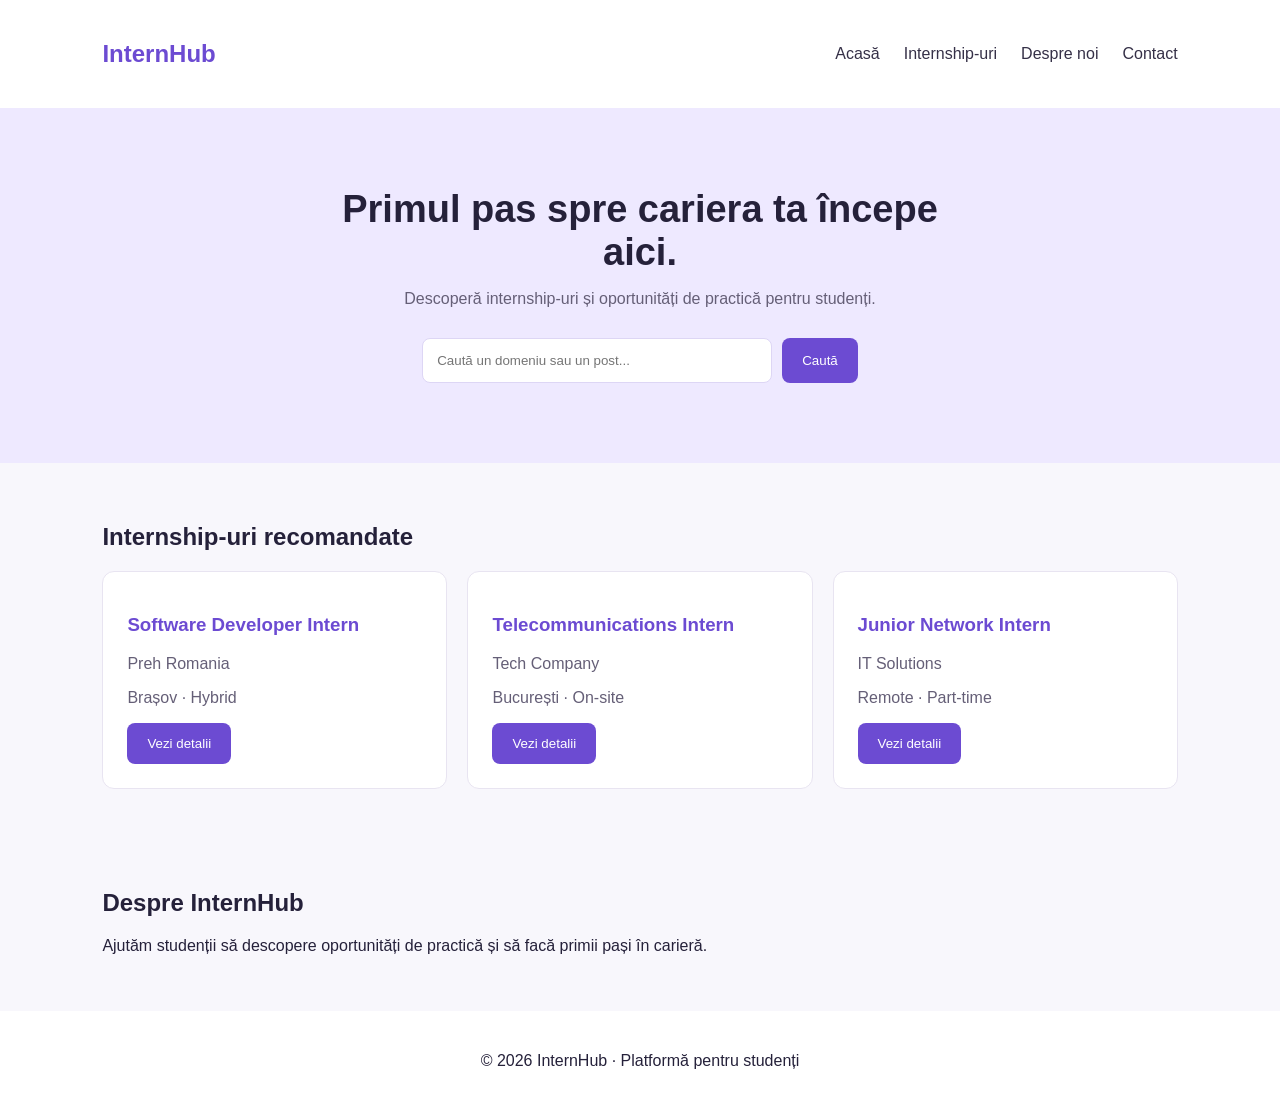
==== index.html @ 0a813a88 "pagine home a site ului" ====
<!DOCTYPE html>
<html lang="ro">
<head>
    <meta charset="UTF-8">
    <meta name="viewport" content="width=device-width, initial-scale=1.0">
    <title>InternHub - Internship-uri pentru studenți</title>
    <link rel="stylesheet" href="style.css">
</head>
<body>

    <header>
        <h2>InternHub</h2>
        <nav>
            <a href="index.html">Acasă</a>
            <a href="#oferte">Internship-uri</a>
            <a href="#despre">Despre noi</a>
            <a href="#contact">Contact</a>
        </nav>
    </header>

    <main>
        <section class="hero">
            <h1>Primul pas spre cariera ta începe aici.</h1>
            <p>Descoperă internship-uri și oportunități de practică pentru studenți.</p>

            <form id="search-form">
                <input
                    type="text"
                    id="search"
                    placeholder="Caută un domeniu sau un post..."
                >
                <button type="submit">Caută</button>
            </form>
        </section>

        <section id="oferte" class="jobs">
            <h2>Internship-uri recomandate</h2>

            <div class="job-list">
                <article class="job-card">
                    <h3>Software Developer Intern</h3>
                    <p>Preh Romania</p>
                    <p>Brașov · Hybrid</p>
                    <button type="button">Vezi detalii</button>
                </article>

                <article class="job-card">
                    <h3>Telecommunications Intern</h3>
                    <p>Tech Company</p>
                    <p>București · On-site</p>
                    <button type="button">Vezi detalii</button>
                </article>

                <article class="job-card">
                    <h3>Junior Network Intern</h3>
                    <p>IT Solutions</p>
                    <p>Remote · Part-time</p>
                    <button type="button">Vezi detalii</button>
                </article>
            </div>
            <p id="no-results" hidden>Nu am găsit oferte potrivite.</p>
        </section>

        <section id="despre" class="about">
            <h2>Despre InternHub</h2>
            <p>Ajutăm studenții să descopere oportunități de practică
               și să facă primii pași în carieră.</p>
        </section>
    </main>

    <footer id="contact">
        <p>© 2026 InternHub · Platformă pentru studenți</p>
    </footer>

    <script src="script.js"></script>
</body>
</html>
---- style.css ----
* {
    box-sizing: border-box;
}

body {
    margin: 0;
    font-family: Arial, sans-serif;
    color: #25213a;
    background: #f8f7fc;
}

header {
    display: flex;
    justify-content: space-between;
    align-items: center;
    padding: 20px 8%;
    background: white;
}

header h2 {
    color: #6c4bd2;
}

nav {
    display: flex;
    gap: 24px;
}

nav a {
    text-decoration: none;
    color: #353047;
}

.hero {
    text-align: center;
    padding: 80px 20px;
    background: #eee9ff;
}

.hero h1 {
    font-size: 38px;
    max-width: 650px;
    margin: 0 auto 16px;
}

.hero p {
    color: #655f77;
}

form {
    display: flex;
    justify-content: center;
    gap: 10px;
    margin: 30px auto 0;
}

input {
    width: 350px;
    padding: 14px;
    border: 1px solid #ddd6f5;
    border-radius: 8px;
}

button {
    padding: 13px 20px;
    border: none;
    border-radius: 8px;
    background: #6c4bd2;
    color: white;
    cursor: pointer;
}

.jobs, .about {
    padding: 40px 8%;
}

.job-list {
    display: grid;
    grid-template-columns: repeat(3, 1fr);
    gap: 20px;
}

.job-card {
    padding: 24px;
    border-radius: 12px;
    background: white;
    border: 1px solid #e8e4f1;
}

.job-card h3 {
    color: #6c4bd2;
}

.job-card p {
    color: #655f77;
}

footer {
    padding: 25px;
    text-align: center;
    background: white;
}

@media (max-width: 700px) {
    header {
        flex-direction: column;
        gap: 15px;
    }

    nav {
        flex-wrap: wrap;
        justify-content: center;
    }

    .hero h1 {
        font-size: 28px;
    }

    form {
        flex-direction: column;
        align-items: center;
    }

    input {
        width: 100%;
        max-width: 350px;
    }

    .job-list {
        grid-template-columns: 1fr;
    }
}
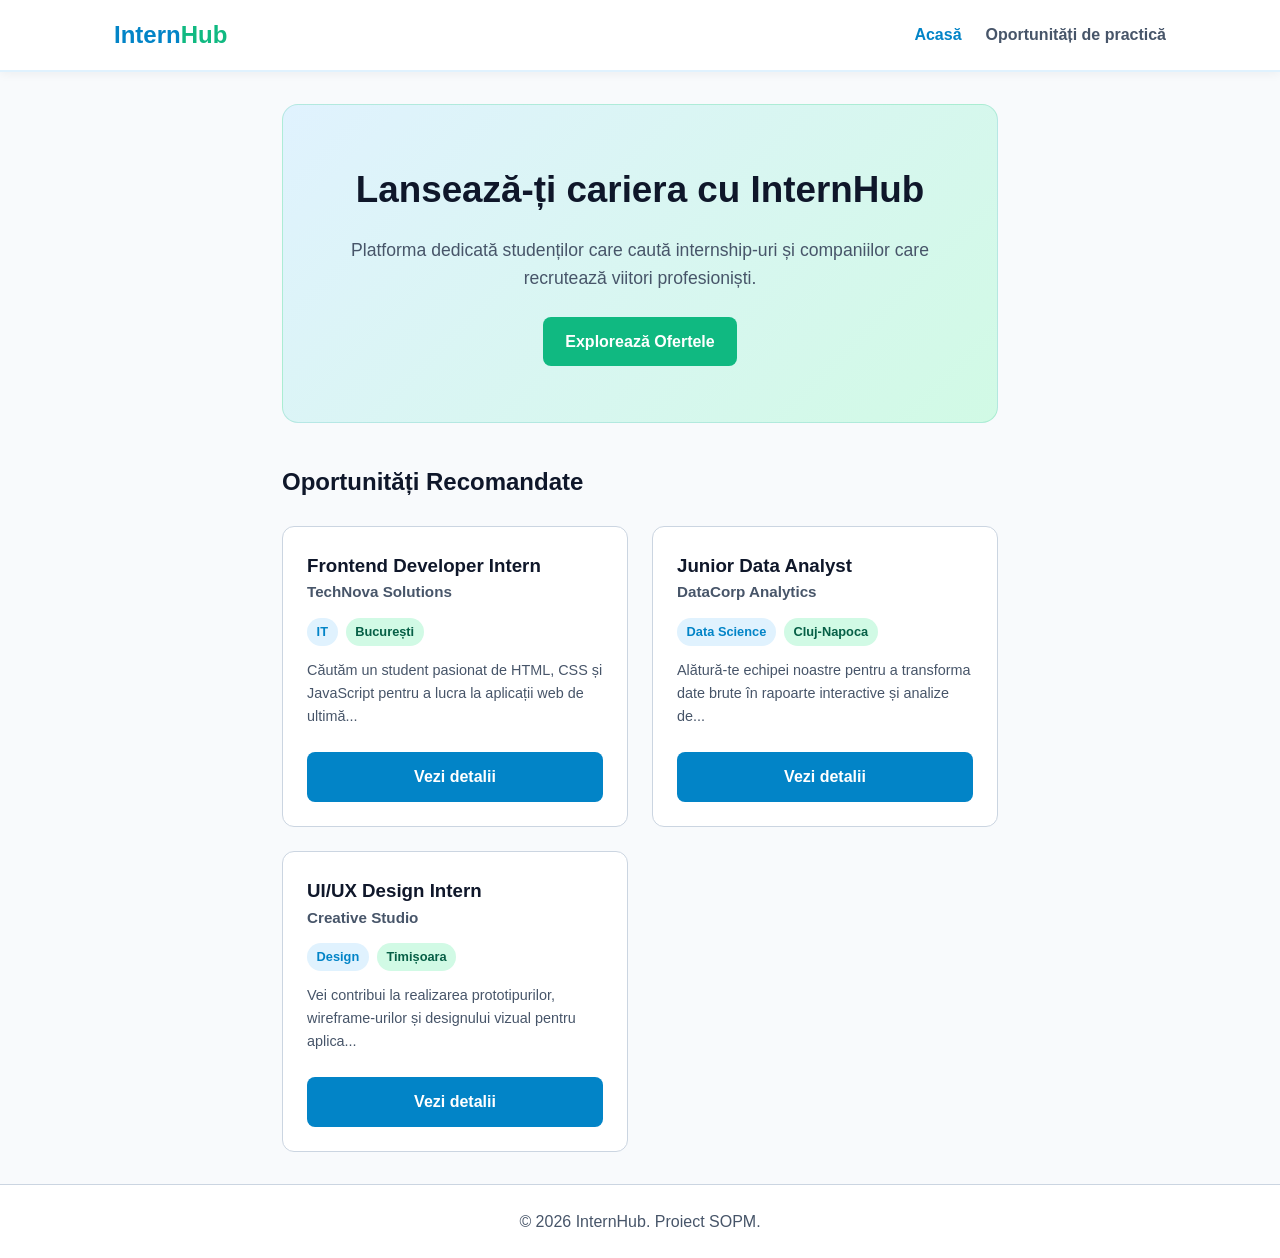
==== commit ba0088e3: "am adaugat fisierele pentru prima parte din proiect" ====
--- a/index.html
+++ b/index.html
@@ -1,78 +1,43 @@
-
-<!DOCTYPE html>
-<html lang="ro">
-<head>
-    <meta charset="UTF-8">
-    <meta name="viewport" content="width=device-width, initial-scale=1.0">
-    <title>InternHub - Internship-uri pentru studenți</title>
-    <link rel="stylesheet" href="style.css">
-</head>
-<body>
-
-    <header>
-        <h2>InternHub</h2>
-        <nav>
-            <a href="index.html">Acasă</a>
-            <a href="#oferte">Internship-uri</a>
-            <a href="#despre">Despre noi</a>
-            <a href="#contact">Contact</a>
-        </nav>
-    </header>
-
-    <main>
-        <section class="hero">
-            <h1>Primul pas spre cariera ta începe aici.</h1>
-            <p>Descoperă internship-uri și oportunități de practică pentru studenți.</p>
-
-            <form id="search-form">
-                <input
-                    type="text"
-                    id="search"
-                    placeholder="Caută un domeniu sau un post..."
-                >
-                <button type="submit">Caută</button>
-            </form>
-        </section>
-
-        <section id="oferte" class="jobs">
-            <h2>Internship-uri recomandate</h2>
-
-            <div class="job-list">
-                <article class="job-card">
-                    <h3>Software Developer Intern</h3>
-                    <p>Preh Romania</p>
-                    <p>Brașov · Hybrid</p>
-                    <button type="button">Vezi detalii</button>
-                </article>
-
-                <article class="job-card">
-                    <h3>Telecommunications Intern</h3>
-                    <p>Tech Company</p>
-                    <p>București · On-site</p>
-                    <button type="button">Vezi detalii</button>
-                </article>
-
-                <article class="job-card">
-                    <h3>Junior Network Intern</h3>
-                    <p>IT Solutions</p>
-                    <p>Remote · Part-time</p>
-                    <button type="button">Vezi detalii</button>
-                </article>
-            </div>
-            <p id="no-results" hidden>Nu am găsit oferte potrivite.</p>
-        </section>
-
-        <section id="despre" class="about">
-            <h2>Despre InternHub</h2>
-            <p>Ajutăm studenții să descopere oportunități de practică
-               și să facă primii pași în carieră.</p>
-        </section>
-    </main>
-
-    <footer id="contact">
-        <p>© 2026 InternHub · Platformă pentru studenți</p>
-    </footer>
-
-    <script src="script.js"></script>
-</body>
-</html>
+<!DOCTYPE html>
+<html lang="ro">
+<head>
+  <meta charset="UTF-8">
+  <meta name="viewport" content="width=device-width, initial-scale=1.0">
+  <title>InternHub - Pagina Principală</title>
+  <link rel="stylesheet" href="style.css">
+</head>
+<body>
+
+  <header>
+    <nav class="navbar">
+      <a href="index.html" class="logo">Intern<span>Hub</span></a>
+      <ul class="nav-links">
+        <li><a href="index.html" class="active">Acasă</a></li>
+        <li><a href="internships.html">Oportunități de practică</a></li>
+      </ul>
+    </nav>
+  </header>
+
+  <main class="container">
+    <section class="hero">
+      <h1>Lansează-ți cariera cu InternHub</h1>
+      <p>Platforma dedicată studenților care caută internship-uri și companiilor care recrutează viitori profesioniști.</p>
+      <a href="internships.html" class="btn btn-secondary">Explorează Ofertele</a>
+    </section>
+
+    <section>
+      <h2 style="margin-bottom: 1.5rem;">Oportunități Recomandate</h2>
+      <div id="featured-internships" class="internships-grid">
+        <!-- Generat dinamic prin JS -->
+      </div>
+    </section>
+  </main>
+
+  <footer>
+    <p>&copy; 2026 InternHub. Proiect SOPM.</p>
+  </footer>
+
+  <script src="data.js"></script>
+  <script src="script.js"></script>
+</body>
+</html>
--- a/style.css
+++ b/style.css
@@ -1,133 +1,261 @@
-
-* {
-    box-sizing: border-box;
-}
-
-body {
-    margin: 0;
-    font-family: Arial, sans-serif;
-    color: #25213a;
-    background: #f8f7fc;
-}
-
-header {
-    display: flex;
-    justify-content: space-between;
-    align-items: center;
-    padding: 20px 8%;
-    background: white;
-}
-
-header h2 {
-    color: #6c4bd2;
-}
-
-nav {
-    display: flex;
-    gap: 24px;
-}
-
-nav a {
-    text-decoration: none;
-    color: #353047;
-}
-
-.hero {
-    text-align: center;
-    padding: 80px 20px;
-    background: #eee9ff;
-}
-
-.hero h1 {
-    font-size: 38px;
-    max-width: 650px;
-    margin: 0 auto 16px;
-}
-
-.hero p {
-    color: #655f77;
-}
-
-form {
-    display: flex;
-    justify-content: center;
-    gap: 10px;
-    margin: 30px auto 0;
-}
-
-input {
-    width: 350px;
-    padding: 14px;
-    border: 1px solid #ddd6f5;
-    border-radius: 8px;
-}
-
-button {
-    padding: 13px 20px;
-    border: none;
-    border-radius: 8px;
-    background: #6c4bd2;
-    color: white;
-    cursor: pointer;
-}
-
-.jobs, .about {
-    padding: 40px 8%;
-}
-
-.job-list {
-    display: grid;
-    grid-template-columns: repeat(3, 1fr);
-    gap: 20px;
-}
-
-.job-card {
-    padding: 24px;
-    border-radius: 12px;
-    background: white;
-    border: 1px solid #e8e4f1;
-}
-
-.job-card h3 {
-    color: #6c4bd2;
-}
-
-.job-card p {
-    color: #655f77;
-}
-
-footer {
-    padding: 25px;
-    text-align: center;
-    background: white;
-}
-
-@media (max-width: 700px) {
-    header {
-        flex-direction: column;
-        gap: 15px;
-    }
-
-    nav {
-        flex-wrap: wrap;
-        justify-content: center;
-    }
-
-    .hero h1 {
-        font-size: 28px;
-    }
-
-    form {
-        flex-direction: column;
-        align-items: center;
-    }
-
-    input {
-        width: 100%;
-        max-width: 350px;
-    }
-
-    .job-list {
-        grid-template-columns: 1fr;
-    }
-}
+:root {
+  --primary-blue: #0284c7;
+  --light-blue: #e0f2fe;
+  --accent-green: #10b981;
+  --light-green: #d1fae5;
+  --dark-text: #0f172a;
+  --muted-text: #475569;
+  --card-bg: #ffffff;
+  --bg-color: #f8fafc;
+  --border-color: #cbd5e1;
+}
+
+* {
+  box-sizing: border-box;
+  margin: 0;
+  padding: 0;
+  font-family: 'Segoe UI', Tahoma, Geneva, Verdana, sans-serif;
+}
+
+body {
+  background-color: var(--bg-color);
+  color: var(--dark-text);
+  line-height: 1.6;
+  min-height: 100vh;
+  display: flex;
+  flex-direction: column;
+}
+
+/* Header & Nav */
+header {
+  background-color: #ffffff;
+  border-bottom: 2px solid var(--light-blue);
+  box-shadow: 0 2px 10px rgba(0, 0, 0, 0.05);
+}
+
+.navbar {
+  max-width: 1100px;
+  margin: 0 auto;
+  padding: 1rem 1.5rem;
+  display: flex;
+  justify-content: space-between;
+  align-items: center;
+}
+
+.logo {
+  font-size: 1.5rem;
+  font-weight: 700;
+  color: var(--primary-blue);
+  text-decoration: none;
+}
+
+.logo span {
+  color: var(--accent-green);
+}
+
+.nav-links {
+  list-style: none;
+  display: flex;
+  gap: 1.5rem;
+}
+
+.nav-links a {
+  text-decoration: none;
+  font-weight: 600;
+  color: var(--muted-text);
+  transition: color 0.2s;
+}
+
+.nav-links a:hover,
+.nav-links a.active {
+  color: var(--primary-blue);
+}
+
+/* Containere */
+.container {
+  max-width: 1100px;
+  margin: 0 auto;
+  padding: 2rem 1.5rem;
+  flex: 1;
+}
+
+/* Hero Section */
+.hero {
+  background: linear-gradient(135deg, var(--light-blue) 0%, var(--light-green) 100%);
+  border-radius: 16px;
+  padding: 3.5rem 2rem;
+  text-align: center;
+  margin-bottom: 2.5rem;
+  border: 1px solid rgba(16, 185, 129, 0.2);
+}
+
+.hero h1 {
+  font-size: 2.3rem;
+  color: var(--dark-text);
+  margin-bottom: 1rem;
+}
+
+.hero p {
+  font-size: 1.1rem;
+  color: var(--muted-text);
+  max-width: 650px;
+  margin: 0 auto 1.5rem;
+}
+
+/* Butoane */
+.btn {
+  display: inline-block;
+  background-color: var(--primary-blue);
+  color: white;
+  padding: 0.75rem 1.4rem;
+  border-radius: 8px;
+  text-decoration: none;
+  font-weight: 600;
+  border: none;
+  cursor: pointer;
+  transition: all 0.2s;
+}
+
+.btn:hover {
+  background-color: #0369a1;
+  transform: translateY(-2px);
+}
+
+.btn-secondary {
+  background-color: var(--accent-green);
+}
+
+.btn-secondary:hover {
+  background-color: #059669;
+}
+
+/* Filtre & Căutare */
+.filter-box {
+  background-color: var(--card-bg);
+  padding: 1.5rem;
+  border-radius: 12px;
+  box-shadow: 0 4px 6px -1px rgba(0, 0, 0, 0.05);
+  display: flex;
+  flex-wrap: wrap;
+  gap: 1rem;
+  margin-bottom: 2rem;
+  border: 1px solid var(--border-color);
+}
+
+.filter-box input,
+.filter-box select {
+  flex: 1;
+  min-width: 180px;
+  padding: 0.65rem 1rem;
+  border: 1px solid var(--border-color);
+  border-radius: 8px;
+  font-size: 0.95rem;
+  outline: none;
+}
+
+.filter-box input:focus,
+.filter-box select:focus {
+  border-color: var(--primary-blue);
+  box-shadow: 0 0 0 3px rgba(2, 132, 199, 0.15);
+}
+
+/* Grilă Carduri Internship */
+.internships-grid {
+  display: grid;
+  grid-template-columns: repeat(auto-fill, minmax(320px, 1fr));
+  gap: 1.5rem;
+}
+
+.internship-card {
+  background-color: var(--card-bg);
+  border: 1px solid var(--border-color);
+  border-radius: 12px;
+  padding: 1.5rem;
+  display: flex;
+  flex-direction: column;
+  justify-content: space-between;
+  transition: transform 0.2s, box-shadow 0.2s;
+}
+
+.internship-card:hover {
+  transform: translateY(-4px);
+  box-shadow: 0 10px 15px -3px rgba(0, 0, 0, 0.08);
+  border-color: var(--primary-blue);
+}
+
+.card-tags {
+  display: flex;
+  gap: 0.5rem;
+  margin: 0.8rem 0;
+  flex-wrap: wrap;
+}
+
+.tag {
+  font-size: 0.8rem;
+  padding: 0.25rem 0.6rem;
+  border-radius: 9999px;
+  font-weight: 600;
+}
+
+.tag-domain {
+  background-color: var(--light-blue);
+  color: var(--primary-blue);
+}
+
+.tag-city {
+  background-color: var(--light-green);
+  color: #065f46;
+}
+
+.card-company {
+  font-weight: 600;
+  color: var(--muted-text);
+  font-size: 0.95rem;
+}
+
+/* Pagina Detalii */
+.detail-card {
+  background-color: var(--card-bg);
+  border-radius: 14px;
+  border: 1px solid var(--border-color);
+  padding: 2.5rem;
+  box-shadow: 0 4px 6px -1px rgba(0, 0, 0, 0.05);
+}
+
+.detail-header {
+  border-bottom: 2px solid var(--light-blue);
+  padding-bottom: 1.5rem;
+  margin-bottom: 1.5rem;
+}
+
+.detail-header h2 {
+  font-size: 1.8rem;
+  color: var(--dark-text);
+}
+
+.detail-meta {
+  display: flex;
+  gap: 1.5rem;
+  margin-top: 0.75rem;
+  color: var(--muted-text);
+  font-weight: 500;
+}
+
+.requirements-list {
+  margin: 1rem 0 2rem 1.5rem;
+  color: var(--muted-text);
+}
+
+.requirements-list li {
+  margin-bottom: 0.5rem;
+}
+
+/* Footer */
+footer {
+  text-align: center;
+  padding: 1.5rem;
+  background-color: #ffffff;
+  border-top: 1px solid var(--border-color);
+  color: var(--muted-text);
+  margin-top: auto;
+}
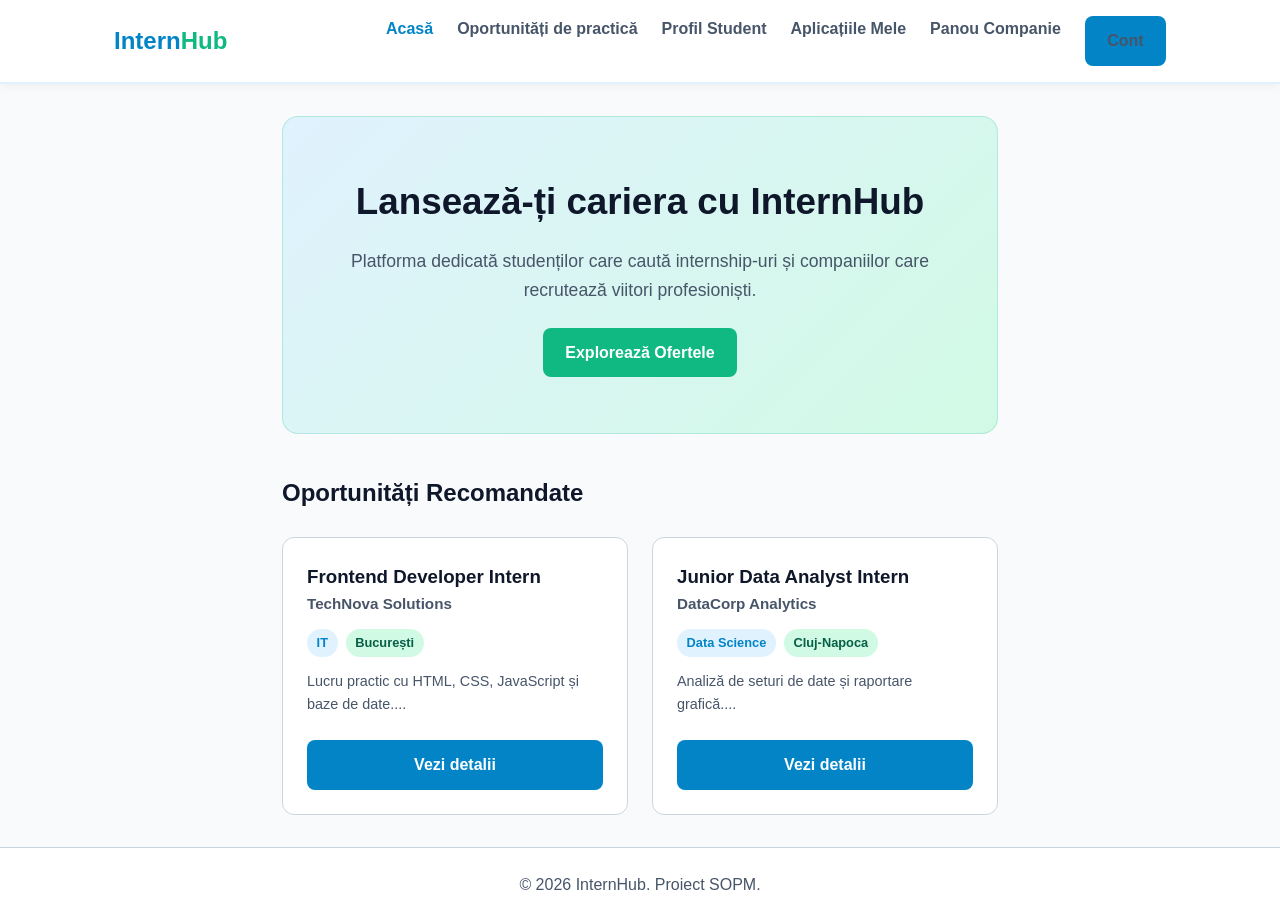
==== commit 6f79c373: "am schimbat numele fisierelor si am modificat script.js, index.html, details.html si data.js" ====
--- a/index.html
+++ b/index.html
@@ -14,6 +14,10 @@
       <ul class="nav-links">
         <li><a href="index.html" class="active">Acasă</a></li>
         <li><a href="internships.html">Oportunități de practică</a></li>
+        <li><a href="profile.html">Profil Student</a></li>
+        <li><a href="my-applications.html">Aplicațiile Mele</a></li>
+        <li><a href="company-dashboard.html">Panou Companie</a></li>
+        <li><a href="login.html" class="btn">Cont</a></li>
       </ul>
     </nav>
   </header>
